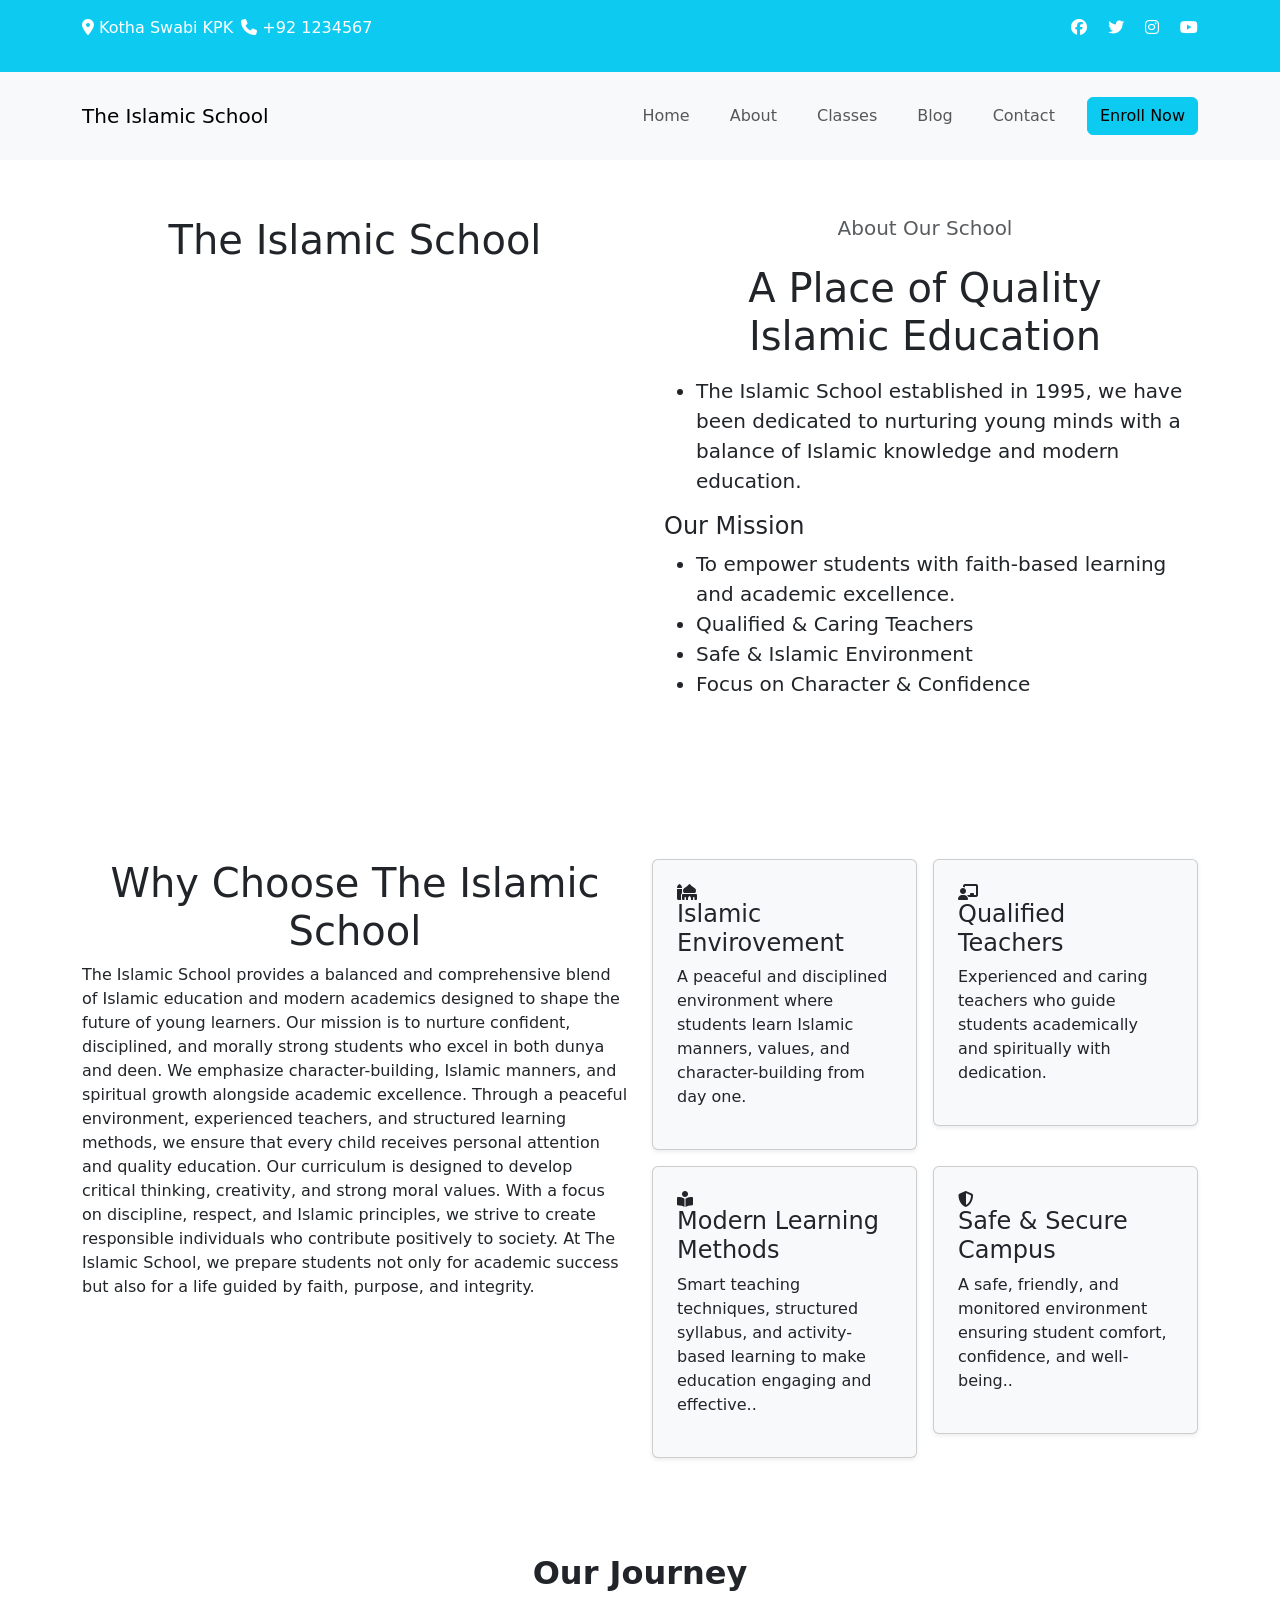
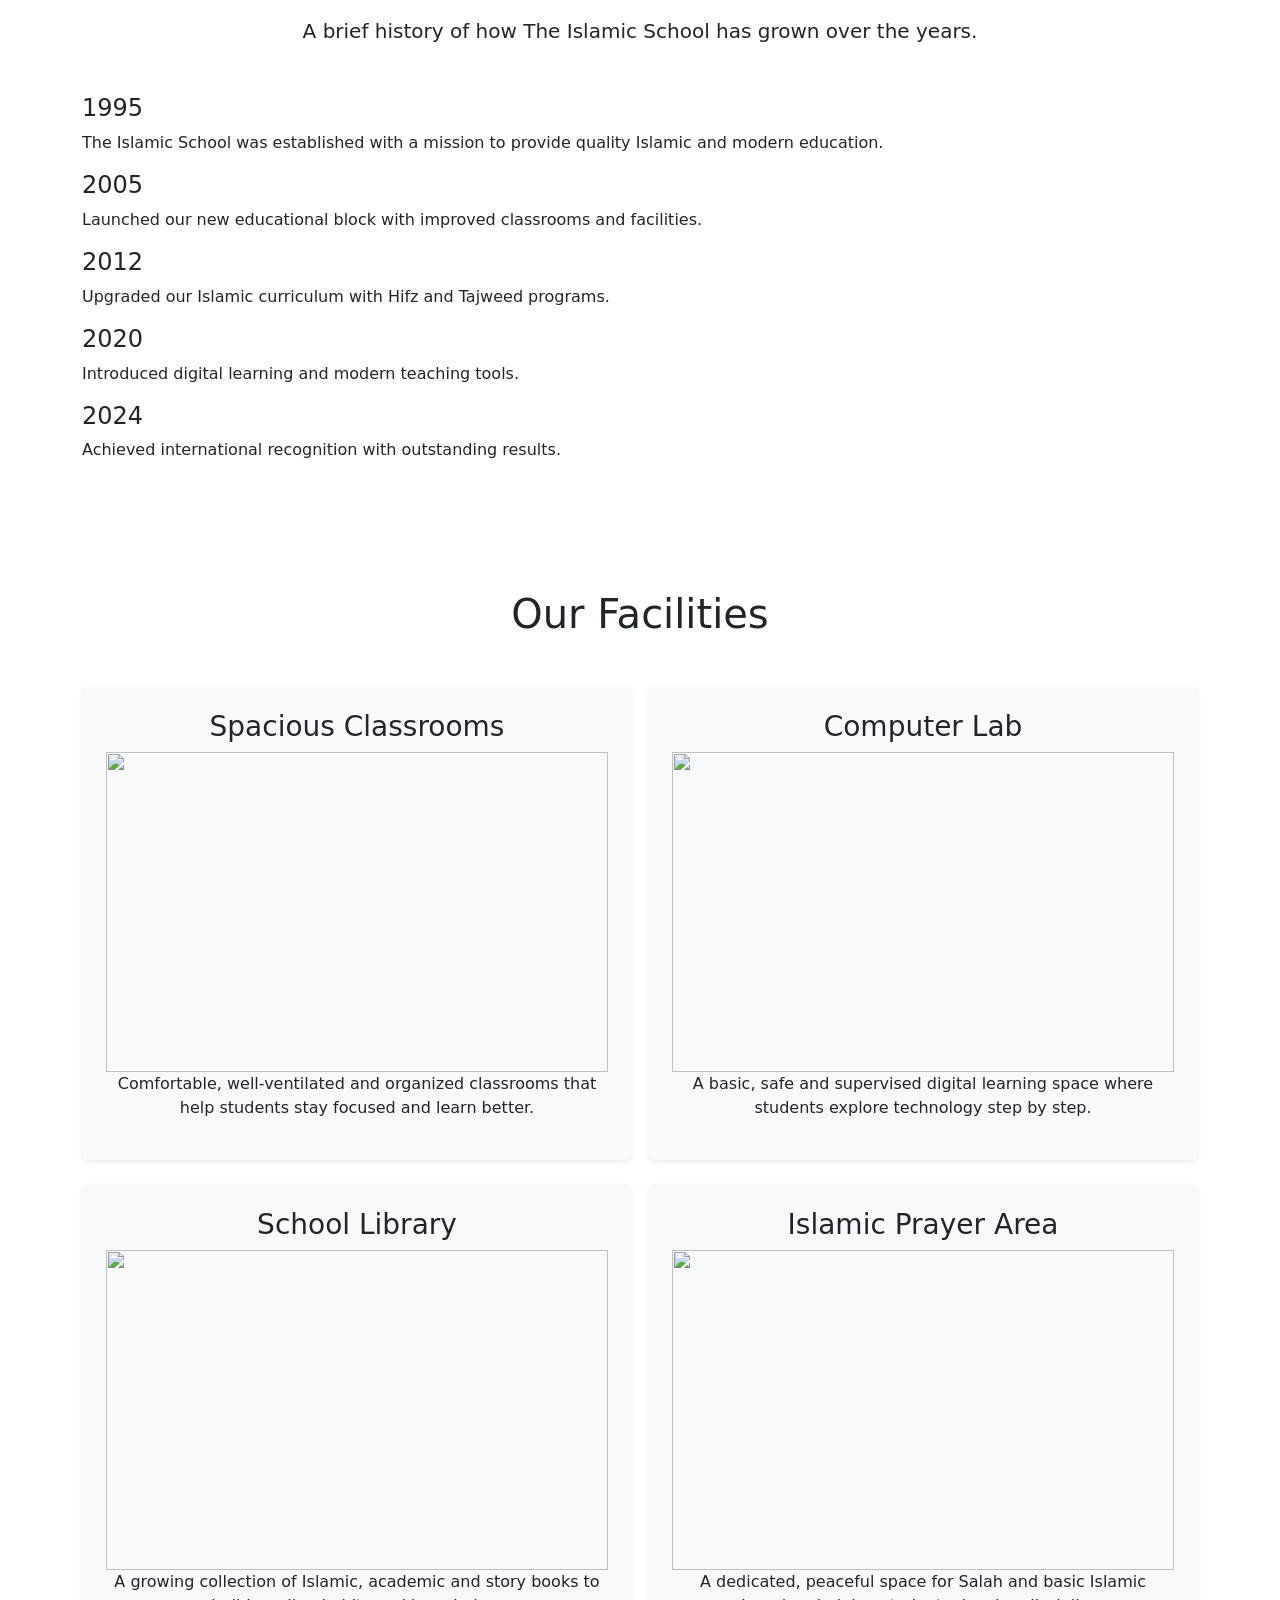
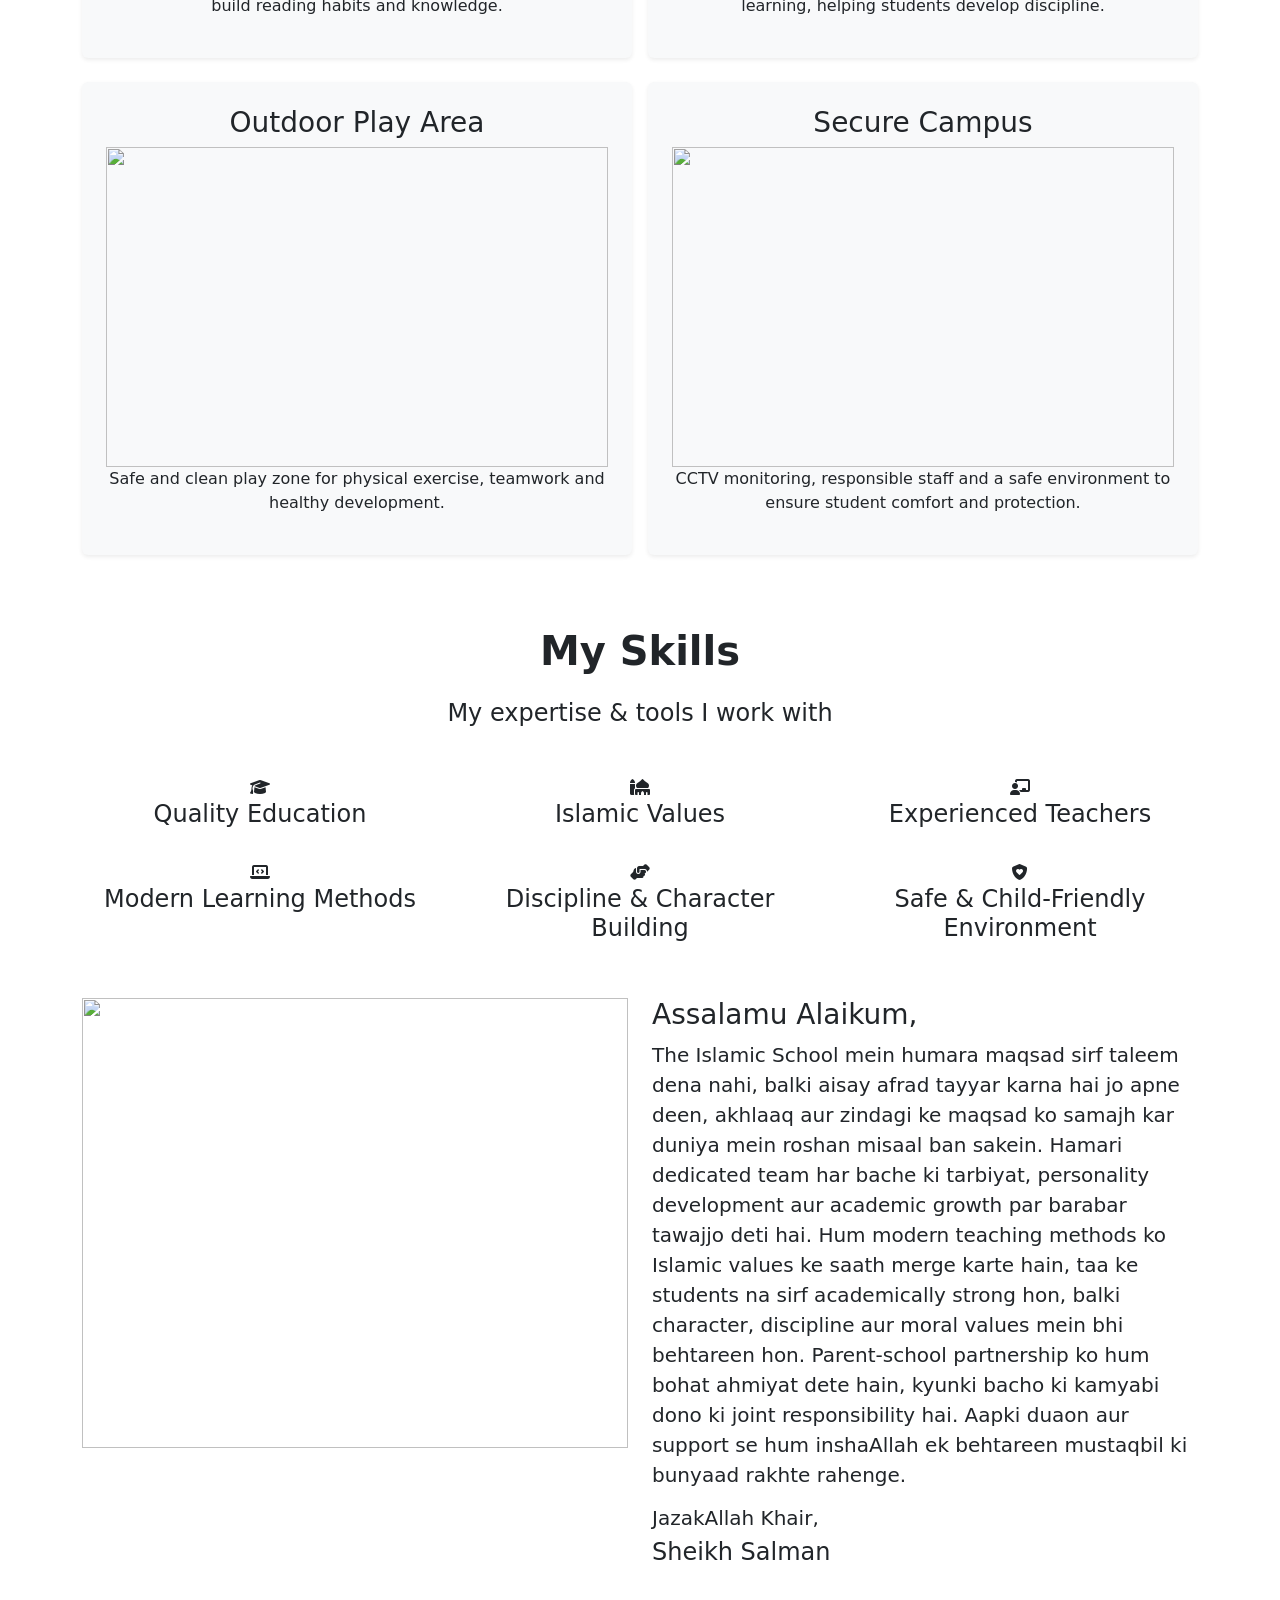
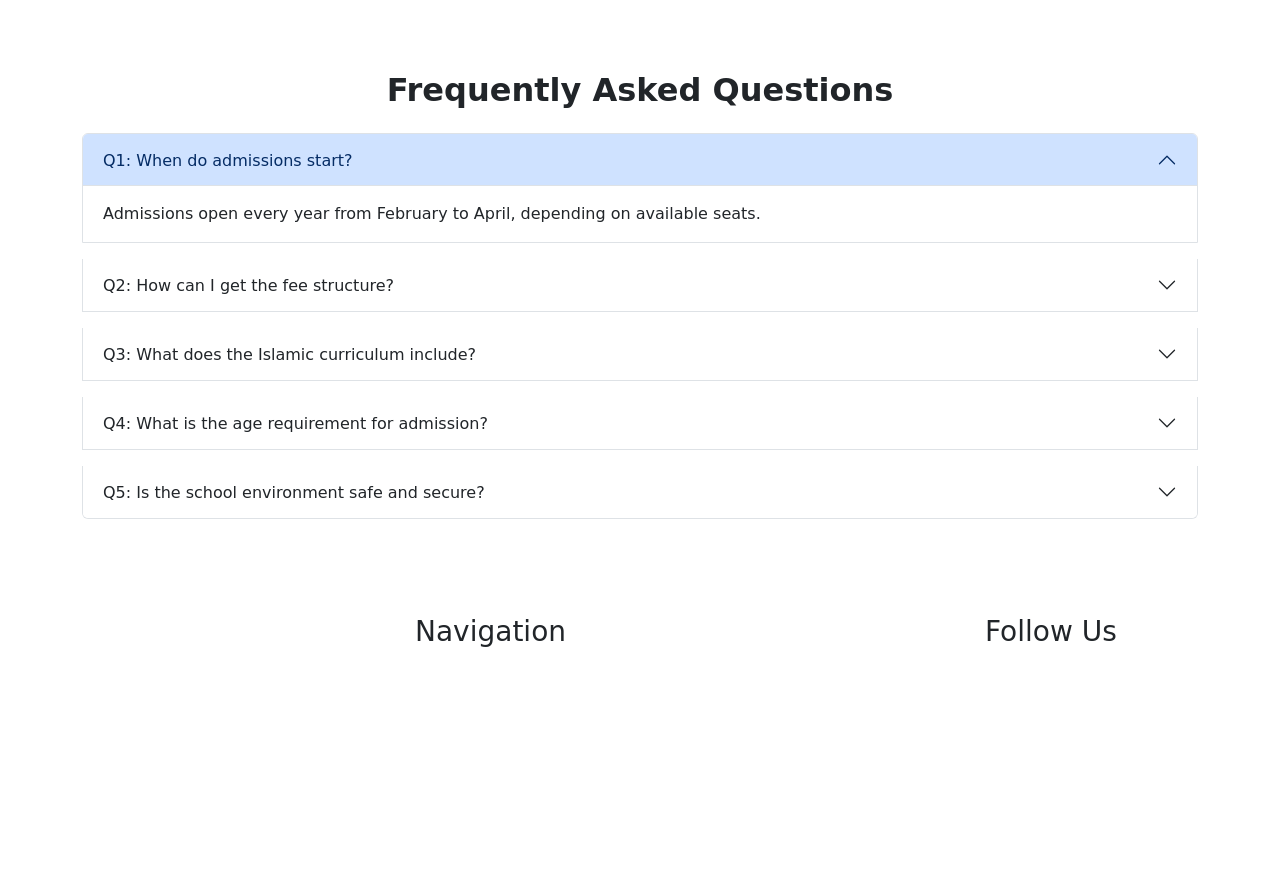
==== about.html @ 8e424a26 "Add files via upload" ====
<!DOCTYPE html>
<html lang="en">
<head>
    <meta charset="UTF-8">
    <meta name="viewport" content="width=device-width, initial-scale=1.0">
    <title>Document</title>
    <link href="https://fonts.googleapis.com/css2?family=Amiri:wght@700&family=Concert+One&display=swap" rel="stylesheet">

     <link rel="stylesheet" href="https://cdnjs.cloudflare.com/ajax/libs/font-awesome/6.5.0/css/all.min.css">

    <link href="https://cdn.jsdelivr.net/npm/bootstrap@5.0.2/dist/css/bootstrap.min.css" rel="stylesheet" integrity="sha384-EVSTQN3/azprG1Anm3QDgpJLIm9Nao0Yz1ztcQTwFspd3yD65VohhpuuCOmLASjC" crossorigin="anonymous">
    <link rel="stylesheet" href="assets/css/style.css">
</head>
<body>
      <!-- Topbar Start -->
    <div class="topbar expand-lg bg-info py-3"> 
        <div class="container d-flex justify-content-between align-items-start text-white ">
         
         <div class="d-flex justify-content-between gap-2 align-items-start">
         
       <p><i class="fa-solid fa-location-dot"></i>
<a 
  class="text-white text-decoration-none" 
  href="https://www.google.com/maps?q=kotha+swabi+kpk+pakistan" 
  target="_blank"
>
  Kotha Swabi KPK
</a>
 </p>
  <p><i class="fa-solid fa-phone "></i>
    <a href="tel:+923001234567" class="text-white text-decoration-none">
      +92 1234567
    </a></p> 
  
        </div>
      
        <div>
        <a class="text-white me-3 " href="#"><i class="fa-brands fa-facebook"></i></a>
        <a class="text-white me-3" href="#"><i class="fa-brands fa-twitter"></i></a>
        <a class="text-white me-3" href="#"><i class="fa-brands fa-instagram"></i></a>
        <a class="text-white " href="#"><i class="fa-brands fa-youtube"></i></a>
      </div>
     </div>
     </div>
   
    <!-- Topbar End -->
    

  <!-- Navbar START -->
    <nav class="navbar navbar-expand-lg navbar-light bg-light py-4">
  <div class="container">
    <a class="navbar-brand text-nowrap" href="#">The Islamic School</a>
    <button class="navbar-toggler navbar-toggler-icon-white"
 type="button" data-bs-toggle="collapse" data-bs-target="#navbarNav" aria-controls="navbarNav" aria-expanded="false" aria-label="Toggle navigation">
      <span class="navbar-toggler-icon"></span>
    </button>
    <div class="collapse navbar-collapse" id="navbarNav">
      <ul class="navbar-nav ms-auto align-items-center gap-lg-4">
        <li class="nav-item">
          <a class="nav-link " aria-current="page" href="index.html">Home</a>
        </li>
        <li class="nav-item">
          <a class="nav-link" href="about.html">About</a>
        </li>
         <li class="nav-item">
          <a class="nav-link" href="classes.html">Classes</a>
        </li>
        <li class="nav-item">
          <a class="nav-link" href="blog.html">Blog</a>
        </li>
        <li class="nav-item">
          <a class="nav-link" href="contact.html">Contact</a>
        <li class="nav-item">
  <button type="button" class="btn btn-info enroll-btn" onclick="window.location.href='admission.html'">
    Enroll Now
  </button>
      </ul>
    </div>
  </div>
</nav>
 <!-- NAv End -->

 <!-- About page Start-->

 <section class="about py-5 expand-lg">
 <div class="container mt-2 mb-5">
    <div class="row">
        <div class=" col-12 col-md-12 col-lg-6 bhai ">
          <div class="text-center mb-5"><h1 class=" title fw-900 fs-1" >The Islamic School</h1></div>
            <img src="assets/images/intro-section/school image.png" alt="" width="100%">

        </div>
      <div class="col-12 col-md-12 col-lg-6 px-4">
       
        <h5 class="text-muted text-center mx-2 khan">About Our School</h5>
        <h1 class=" heading fs-1 text-center mx-2 mb-3 mt-4">A Place of Quality Islamic Education</h1>
         <ul class=" paragraph fs-5">
            <li>The  Islamic School
established in 1995, we have been dedicated to nurturing young minds with a balance of Islamic knowledge and modern education.</li> </ul>
           <h4 class="mission "> Our Mission</h4>
           <ul class="mis fs-5">
            <li>To empower students with faith-based learning and academic excellence.</li>
            <li> Qualified & Caring Teachers</li>

             <li>Safe & Islamic Environment</li>

              <li>Focus on Character & Confidence</li>

</li>
         </ul>
      
</div>
    </div>

 </div>
 </section>

 <section class="choose py-5 ">
  <div class="container">
    <div class="row">
    <div class=" col-12 col-md-12 col-lg-6">
      <h1 class="choose-title  fs-1 fw-900 text-center">Why Choose The Islamic School</h1>
      <p class="choose-desc">The Islamic School provides a balanced and comprehensive blend of Islamic education and modern academics designed to shape the future of young learners. Our mission is to nurture confident, disciplined, and morally strong students who excel in both dunya and deen. We emphasize character-building, Islamic manners, and spiritual growth alongside academic excellence. Through a peaceful environment, experienced teachers, and structured learning methods, we ensure that every child receives personal attention and quality education. Our curriculum is designed to develop critical thinking, creativity, and strong moral values. With a focus on discipline, respect, and Islamic principles, we strive to create responsible individuals who contribute positively to society. At The Islamic School, we prepare students not only for academic success but also for a life guided by faith, purpose, and integrity.</p>


    </div>
    <div class=" col-12 col-md-12 col-lg-6 "> 
       
      <div class="row g-3 lala">
     
      <div class="col-12 col-md-6">
        <div class="card bg-light p-4 rounded shadow-sm">
          <i class="fa-solid fa-mosque"></i>
          <h4>Islamic Envirovement</h4>
          <p>A peaceful and disciplined environment where students learn Islamic manners, values, and character-building from day one.</p>
        </div>
        </div>
        <div class="col-12 col-md-6 gap-3">
            <div class="card bg-light p-4 rounded shadow-sm">
              <i class="fa-solid fa-chalkboard-user"></i>
          <h4>Qualified Teachers</h4>
          <p>Experienced and caring teachers who guide students academically and spiritually with dedication.</p>
        </div>
        </div>
           <div class="col-12 col-md-6">
        <div class="card bg-light p-4 rounded shadow-sm ">
          <i class="fa-solid fa-book-open-reader"></i>
          <h4>Modern Learning Methods</h4>
          <p>Smart teaching techniques, structured syllabus, and activity-based learning to make education engaging and effective..</p>
        </div>
        </div>
           <div class="col-12 col-md-6">
         <div class="card bg-light p-4 rounded shadow-sm">
          <i class="fa-solid fa-shield-halved"></i>
          <h4>Safe & Secure Campus</h4>
          <p>A safe, friendly, and monitored environment ensuring student comfort, confidence, and well-being..</p>
        </div>
        </div>
        </div>
        </div>
      </div>
    </div>
 

 </section>


<section class="school-history py-5">
  <div class="container">
    <h2 class="text-center mb-4 fw-bold lll">Our Journey</h2>
    <p class="text-center mb-5 text-dark fs-5">
      A brief history of how The Islamic School has grown over the years.
    </p>

    <div class="timeline ">

      
      <div class="timeline-item">
        <div class="timeline-dot"></div>
        <h4 class="year">1995</h4>
        <p class="desc text-dark">The Islamic School was established with a mission to provide quality Islamic and modern education.</p>
      </div>

     
      <div class="timeline-item">
        <div class="timeline-dot"></div>
        <h4 class="year">2005</h4>
        <p class="desc">Launched our new educational block with improved classrooms and facilities.</p>
      </div>

      <div class="timeline-item">
        <div class="timeline-dot"></div>
        <h4 class="year">2012</h4>
        <p class="desc">Upgraded our Islamic curriculum with Hifz and Tajweed programs.</p>
      </div>

     
      <div class="timeline-item">
        <div class="timeline-dot"></div>
        <h4 class="year">2020</h4>
        <p class="desc">Introduced digital learning and modern teaching tools.</p>
      </div>

      
      <div class="timeline-item">
        <div class="timeline-dot"></div>
        <h4 class="year">2024</h4>
        <p class="desc">Achieved international recognition with outstanding results.</p>
      </div>

    </div>
  </div>
</section>


<section class="facilities-section py-5">
  <div class="container mt-3 mb-4">
  <div class="mb-5 text-center "><h1 class="title ">Our Facilities</h1>
  </div>
    <div class="row g-3 mb-4 text-center">
      <div class="col-12 col-md-6 col-lg-6">
      <div class="card-1 bg-light p-4 rounded shadow-sm ">
        <h3>Spacious Classrooms</h3>
         <img src="assets/images/intro-section/classes.png" alt="" height="320px" width="100%" >
        <p>Comfortable, well-ventilated and organized classrooms that help students stay focused and learn better.</p>
      </div>
      </div>
    

    <div class="col-12 col-md-6 col-lg-6">
      <div class="card-1 bg-light p-4 rounded shadow-sm ">
        <h3>Computer Lab</h3>
         <img src="assets/images/intro-section/computer.jpg" alt="" height="320px" width="100%" >
        <p>A basic, safe and supervised digital learning space where students explore technology step by step.</p>
      </div>

    </div>
    </div>
    
     <div class="row g-3  mb-4 text-center">
    <div class="col-12 col-md-6 col-lg-6">
    <div class="card-1 bg-light p-4 rounded shadow-sm ">
      <h3>School Library</h3>
       <img src="assets/images/intro-section/library.jpg" alt="" height="320px" width="100%" >
      <p>A growing collection of Islamic, academic and story books to build reading habits and knowledge.</p>
    </div>
    </div>

   

     
      <div class="col-12 col-md-6 col-lg-6">
      <div class="card-1 bg-light p-4 rounded shadow-sm ">
        <h3>Islamic Prayer Area</h3>
        <img src="assets/images/intro-section/islamic.png" alt="" height="320px" width="100%" >
        <p>A dedicated, peaceful space for Salah and basic Islamic learning, helping students develop discipline.</p>
      </div>
      </div>
      </div>
    
     <div class="row g-3  mb-4 text-center">

    <div class="col-12 col-md-6 col-lg-6">
    <div class="card-1 bg-light p-4 rounded shadow-sm  ">
      <h3>Outdoor Play Area</h3>
       <img src="assets/images/intro-section/park.jpg" alt="" height="320px" width="100%" >
      <p>Safe and clean play zone for physical exercise, teamwork and healthy development.</p>
    </div>
    </div>
    

    <div class="col-12 col-md-6 col-lg-6">
    <div class="card-1 bg-light p-4 rounded shadow-sm ">
      <h3>Secure Campus</h3>

      <img src="assets/images/intro-section/security.png" alt="" height="320px" width="100%">
      <p>CCTV monitoring, responsible staff and a safe environment to ensure student comfort and protection.</p>
    </div>
    </div>
    
    </div>
  </div>
</section>


<section class="skills">
  <div class="container text-center m-auto">
    <h1 class="head1 mb-4 fw-bold">My Skills</h1>
    <h5 class="desc1 fs-4">My expertise & tools I work with</h5>
    <div class="row mt-5">
      <div class="col-12 col-md-8 col-lg-4">
        <div class="skill-card ">
          <div class="skill-item">
 <i class="fa-solid fa-graduation-cap"></i>

  <div class="skill-info">
    <h4 class="skill-title">Quality Education</h4>

    <div class="skill-bar">
      <div class="skill-level" style="width: 90%;"></div>
    </div>
  </div>
</div>

        </div>

      </div>
      <div class="col-12 col-md-8 col-lg-4">
        <div class="skill-card">
          <div class="skill-item">
            <i class="fa-solid fa-mosque"></i>


  <div class="skill-info">
    <h4 class="skill-title">Islamic Values</h4>

    <div class="skill-bar">
      <div class="skill-level" style="width: 90%;"></div>
    </div>
  </div>
</div>

        </div>
      </div>
       <div class="col-12 col-md-8 col-lg-4">
        <div class="skill-card">

          <div class="skill-item">
  <i class="fa-solid fa-chalkboard-user"></i>

  <div class="skill-info">
    <h4 class="skill-title">Experienced Teachers</h4>

    <div class="skill-bar">
      <div class="skill-level" style="width: 90%;"></div>
    </div>
  </div>
</div>

        </div>
       </div>
    </div>

    <div class="row mt-4 mb-5">
      <div class="col-12 col-md-8 col-lg-4">
        <div class="skill-card">
          <div class="skill-item">
<i class="fa-solid fa-laptop-code"></i>

  <div class="skill-info">
    <h4 class="skill-title">Modern Learning Methods</h4>

    <div class="skill-bar">
      <div class="skill-level" style="width: 90%;"></div>
    </div>
  </div>
</div>

        </div>

      </div>
      <div class="col-12 col-md-8 col-lg-4">
        <div class="skill-card">
          <div class="skill-item">
            <i class="fa-solid fa-handshake-angle"></i>


  <div class="skill-info">
    <h4 class="skill-title">Discipline & Character Building</h4>

    <div class="skill-bar">
      <div class="skill-level" style="width: 90%;"></div>
    </div>
  </div>
</div>

        </div>
      </div>
       <div class="col-12 col-md-8 col-lg-4">
        <div class="skill-card">

          <div class="skill-item">
  <i class="fa-solid fa-shield-heart"></i>

  <div class="skill-info">
    <h4 class="skill-title">Safe & Child-Friendly Environment</h4>

    <div class="skill-bar">
      <div class="skill-level" style="width: 90%;"></div>
    </div>
  </div>
</div>

        </div>
       </div>
    </div>
  </div>
</section>

<section class="principal">
  <div class="container mt-4 mb-5">
     <div class="row">
        <div class=" col-12 col-md-12 col-lg-6 ">
          <div class="image-pri ">
            <img src="assets/images/intro-section/principal-1.jpg" alt="" width="100%" height="450px">
          </div>
        </div>
   <div class=" col-12 col-md-12 col-lg-6 ">
    <div class="message">
      <h3 class=" mes-title  ">Assalamu Alaikum,</h3>
      <p class="msg fs-5 ">The Islamic School mein humara maqsad sirf taleem dena nahi, balki aisay afrad tayyar karna hai jo apne deen, akhlaaq aur zindagi ke maqsad ko samajh kar duniya mein roshan misaal ban sakein.
Hamari dedicated team har bache ki tarbiyat, personality development aur academic growth par barabar tawajjo deti hai.

Hum modern teaching methods ko Islamic values ke saath merge karte hain, taa ke students na sirf academically strong hon, balki character, discipline aur moral values mein bhi behtareen hon.

Parent-school partnership ko hum bohat ahmiyat dete hain, kyunki bacho ki kamyabi dono ki joint responsibility hai.
Aapki duaon aur support se hum inshaAllah ek behtareen mustaqbil ki bunyaad rakhte rahenge.</p>

<h5 class=""> JazakAllah Khair,</h5>
<h4 class="">Sheikh Salman</h4>
    </div>

  </div>

  
  </div>
</section>


<section class="faq-section py-5">
  <div class="container">
    <h2 class="faq-title text-center mb-4 fw-bold">Frequently Asked Questions</h2>

    <div class="accordion" id="faqExample">

   
      <div class="accordion-item mb-3">
        <h2 class="accordion-header">
          <button class="accordion-button" type="button" data-bs-toggle="collapse" data-bs-target="#q1">
           Q1: When do admissions start?
          </button>
        </h2>
        <div id="q1" class="accordion-collapse collapse show" data-bs-parent="#faqExample">
          <div class="accordion-body">
            Admissions open every year from February to April, depending on available seats.
          </div>
        </div>
      </div>

    
      <div class="accordion-item mb-3">
        <h2 class="accordion-header">
          <button class="accordion-button collapsed" type="button" data-bs-toggle="collapse" data-bs-target="#q2">
           Q2: How can I get the fee structure?
          </button>
        </h2>
        <div id="q2" class="accordion-collapse collapse" data-bs-parent="#faqExample">
          <div class="accordion-body">
           You can get the complete fee structure by visiting the school office or contacting us through WhatsApp.
          </div>
        </div>
      </div>

   
      <div class="accordion-item mb-3">
        <h2 class="accordion-header">
          <button class="accordion-button collapsed" type="button" data-bs-toggle="collapse" data-bs-target="#q3">
           Q3: What does the Islamic curriculum include?
          </button>
        </h2>
        <div id="q3" class="accordion-collapse collapse" data-bs-parent="#faqExample">
          <div class="accordion-body">
           Our Islamic curriculum includes Islamic Studies, Nazra, Tajweed, Daily Duas, Seerah, and character development.
For senior classes, we also offer a Hifz Program.
          </div>
        </div>
      </div>

    
      <div class="accordion-item mb-3">
        <h2 class="accordion-header">
          <button class="accordion-button collapsed" type="button" data-bs-toggle="collapse" data-bs-target="#q4">
          Q4: What is the age requirement for admission?
          </button>
        </h2>
        <div id="q4" class="accordion-collapse collapse" data-bs-parent="#faqExample">
          <div class="accordion-body">
            Playgroup: 3-4 yrs, Nursery: 4-5 yrs, KG: 5-6 yrs. For Class 1 and above, previous school records are required.
          </div>
        </div>
      </div>

   
      <div class="accordion-item">
        <h2 class="accordion-header">
          <button class="accordion-button collapsed" type="button" data-bs-toggle="collapse" data-bs-target="#q5">
           Q5: Is the school environment safe and secure?
          </button>
        </h2>
        <div id="q5" class="accordion-collapse collapse" data-bs-parent="#faqExample">
          <div class="accordion-body">
           Yes, the school has CCTV surveillance, trained staff, a secure entry system, and a child-friendly environment to ensure complete safety.
          </div>
        </div>
      </div>

    </div>
  </div>
</section>


 <!-- About Page End -->





 <!-- footer  Start -->

 <section class="footer py-5">
  <div class="container">

    <div class="row">
      <div class="col-12 col-sm-6 col-md-6 col-lg-3">
        <div class="1st text-white">
        <div class="logo"><h3>The Islamic School</h3></div>
        <div class="tagline"><p>Blending Islamic Values with Modern Education</p></div>
        </div>
      </div>

       <div class="col-12 col-sm-6 col-md-6 col-lg-3">
        <div class="2nd">
          <div class="Quick-links px-5">
            <h3>Navigation</h3>
            <ul class="list-unstyled">
              <li ><a class="text-decoration-none text-white" href="#">Home</a></li>
              <li ><a class="text-decoration-none text-white" href="#">About Us</a></li>
              <li ><a class="text-decoration-none text-white" href="#">our Classes</a></li>
              <li ><a class="text-decoration-none text-white" href="#">Gallery</a></li>
              <li ><a class="text-decoration-none text-white" href="#">Contact</a></li>
            </ul>

          </div>
        </div>
       </div>

       <div class="col-12 col-sm-6 col-md-6 col-lg-3">
        <div class="2nd">
        <div class="contact text-white">
  <h3>Contact Us</h3>

  <p class="me-3">
    
    <i class="fa-solid fa-location-dot"></i>
          <a 
  class="text-white text-decoration-none" 
  href="https://www.google.com/maps?q=kotha+swabi+kpk+pakistan" 
  target="_blank">Kotha Swabi Kpk
</a>
  </p>

  <p class="me-3">
    <i class="fa-solid fa-phone"></i>
    <a href="tel:+923001234567" class="text-white text-decoration-none">
      +92 1234567
    </a>
  </p>

  <p class="me-3">
    <i class="fa-regular fa-envelope"></i>
    <a href="mailto:info@theislamicschool.com" class="text-white text-decoration-none">
      info@theislamicschool.com
    </a>
  </p>
</div>

      </div>
      </div>
       <div class="col-12 col-sm-6 col-md-6 col-lg-3">
        <div class="4th">
          <div class="social-madia-links px-5">
            <h3>Follow Us</h3>
            <ul class="list-unstyled ">
              <li><a class="text-white me-3 text-decoration-none  " href="#"><i class="fa-brands fa-facebook"></i>Facebook</a></li>
              <li><a class="text-white me-3  text-decoration-none " href=""><i class="fa-brands fa-instagram"></i>Instagram</a></li>
              <li><a class="text-white me-3 text-decoration-none " href=""><i class="fa-brands fa-youtube"></i>YouTube</a></li>
              <li><a class="text-white me-3 text-decoration-none " href=""><i class="fa-brands fa-whatsapp"></i>WhatsApp</a></li>
              <li><a class="text-white text-decoration-none  " href="#"><i class="fa-brands fa-twitter"></i>Twitter</a></li>
            </ul>
            
          </div>
        </div>
       </div>
    </div>

    <div class="row">
      <div class="col-12 ">
        <div class="copy-right text-center text-white ">
          <h6>© 2025 The Islamic School — All Rights Reserved</h6>
          <h6> <i>Made with by "Muhammad Ahsan Bashir”</i></h6>
        </div>
      </div>
    </div>

  </div>

  <button id="scrollTopBtn"><i class="fa-solid fa-arrow-up"></i></button>

 </section>
  
 
 <script src="https://cdn.jsdelivr.net/npm/bootstrap@5.0.2/dist/js/bootstrap.bundle.min.js" integrity="sha384-MrcW6ZMFYlzcLA8Nl+NtUVF0sA7MsXsP1UyJoMp4YLEuNSfAP+JcXn/tWtIaxVXM" crossorigin="anonymous"></script>  


 
<script>
  const scrollBtn = document.getElementById("scrollTopBtn");

  window.addEventListener("scroll", () => {
    if (window.scrollY > 300) {
      scrollBtn.style.display = "block";
    } else {
      scrollBtn.style.display = "none";
    }
  });

  scrollBtn.addEventListener("click", () => {
    window.scrollTo({
      top: 0,
      behavior: "smooth"
    });
  });



</script>


</body>
</html>
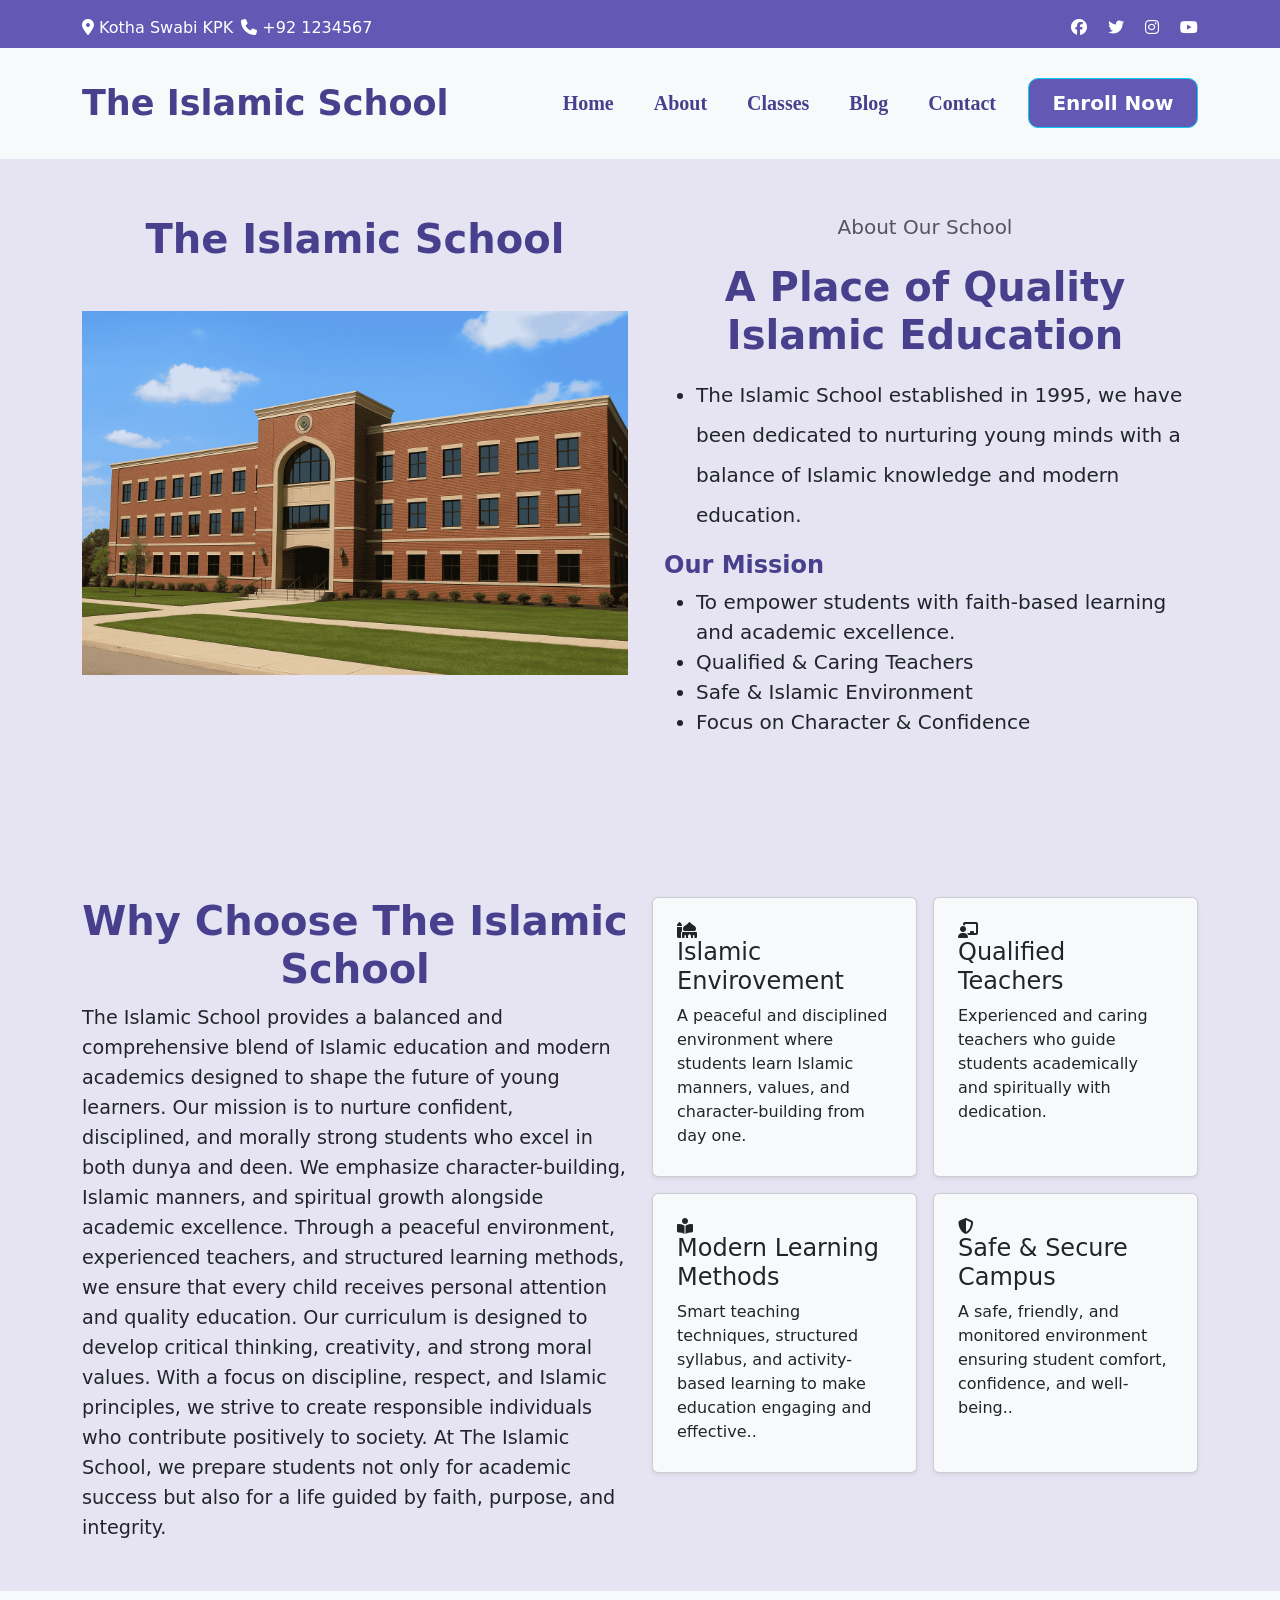
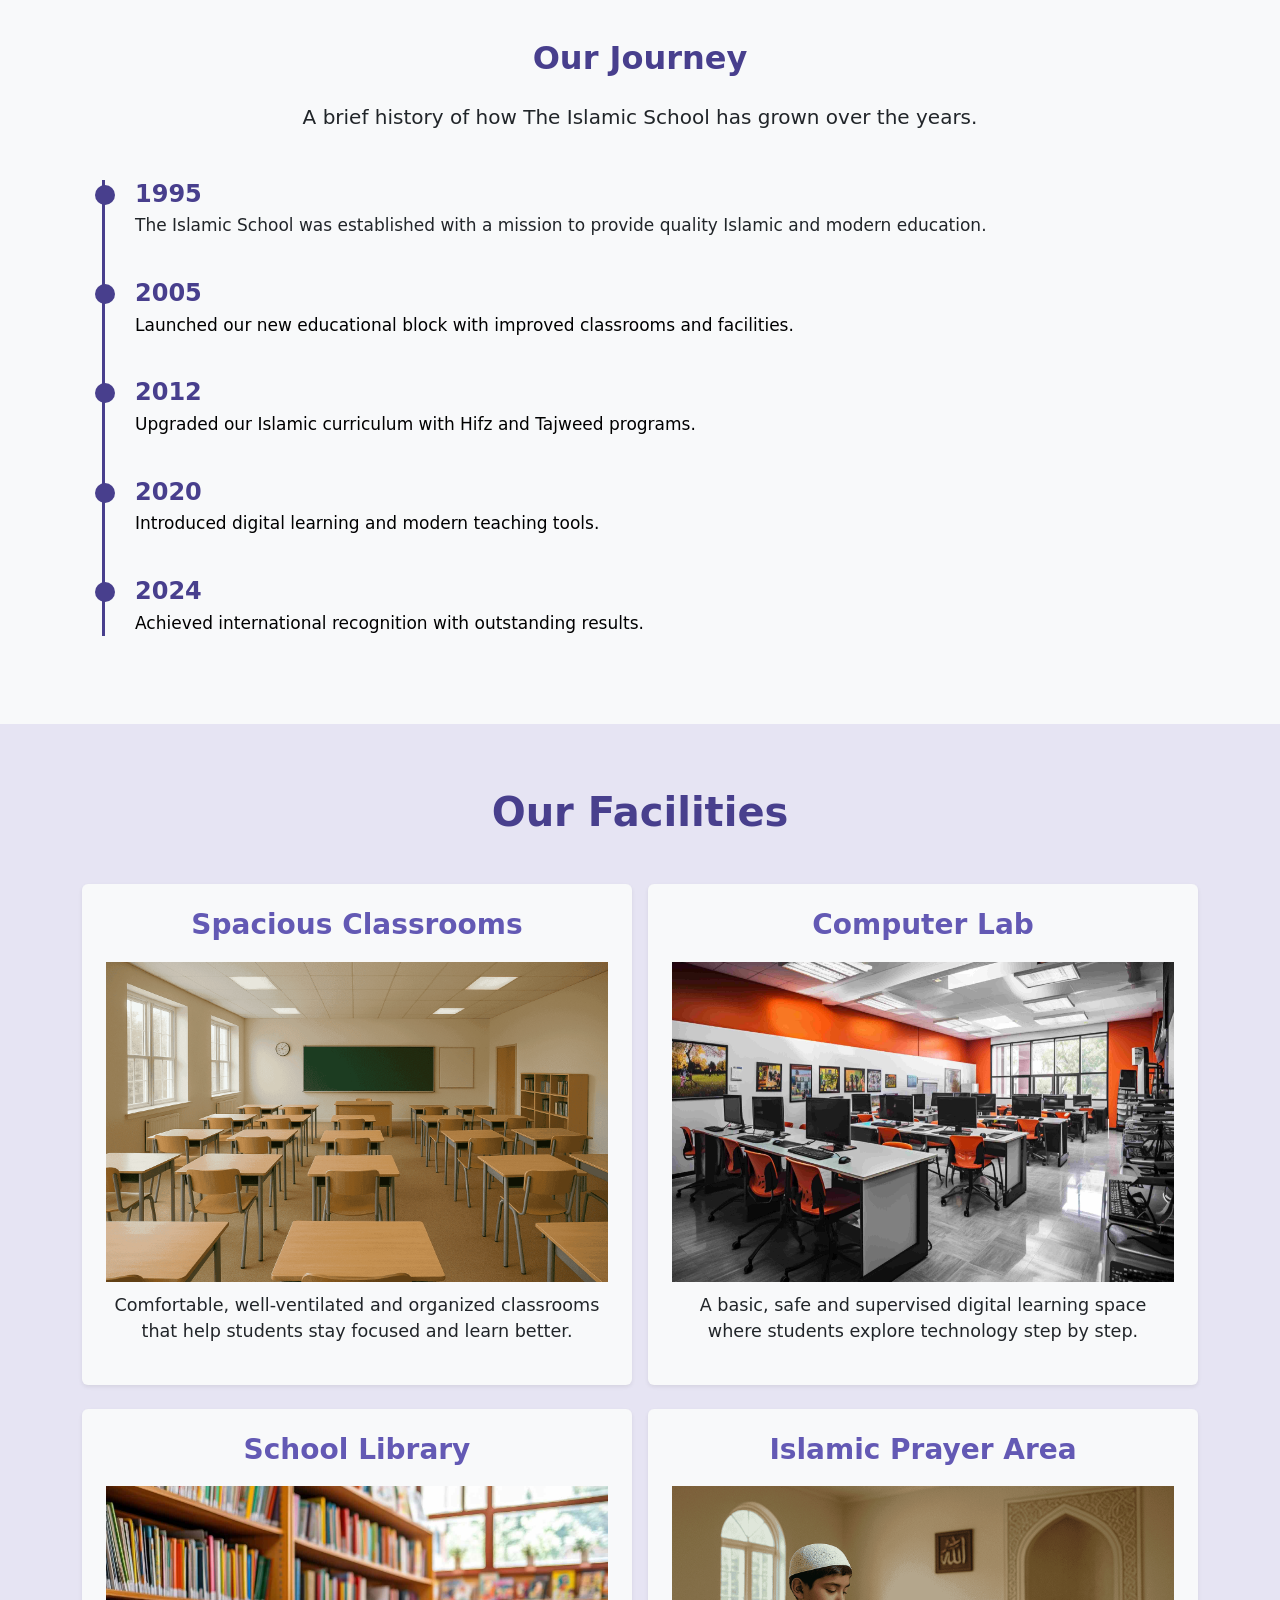
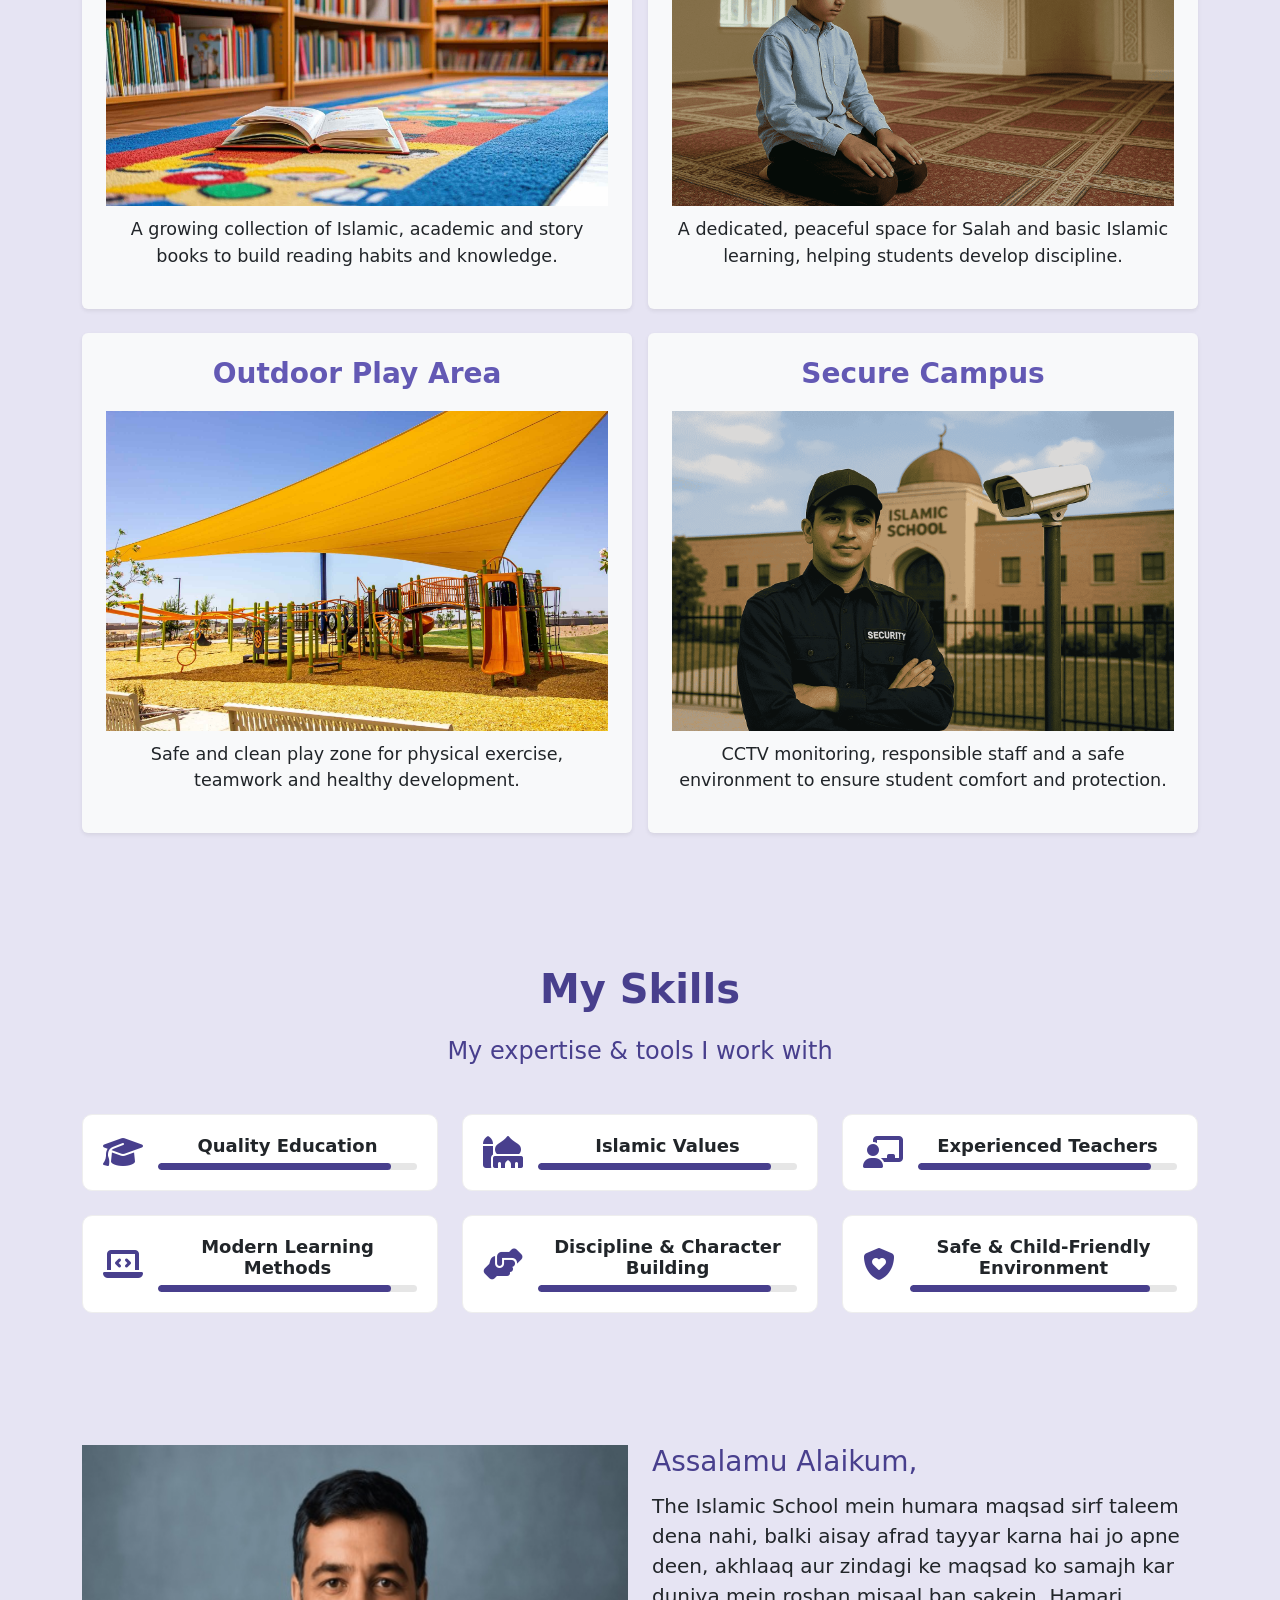
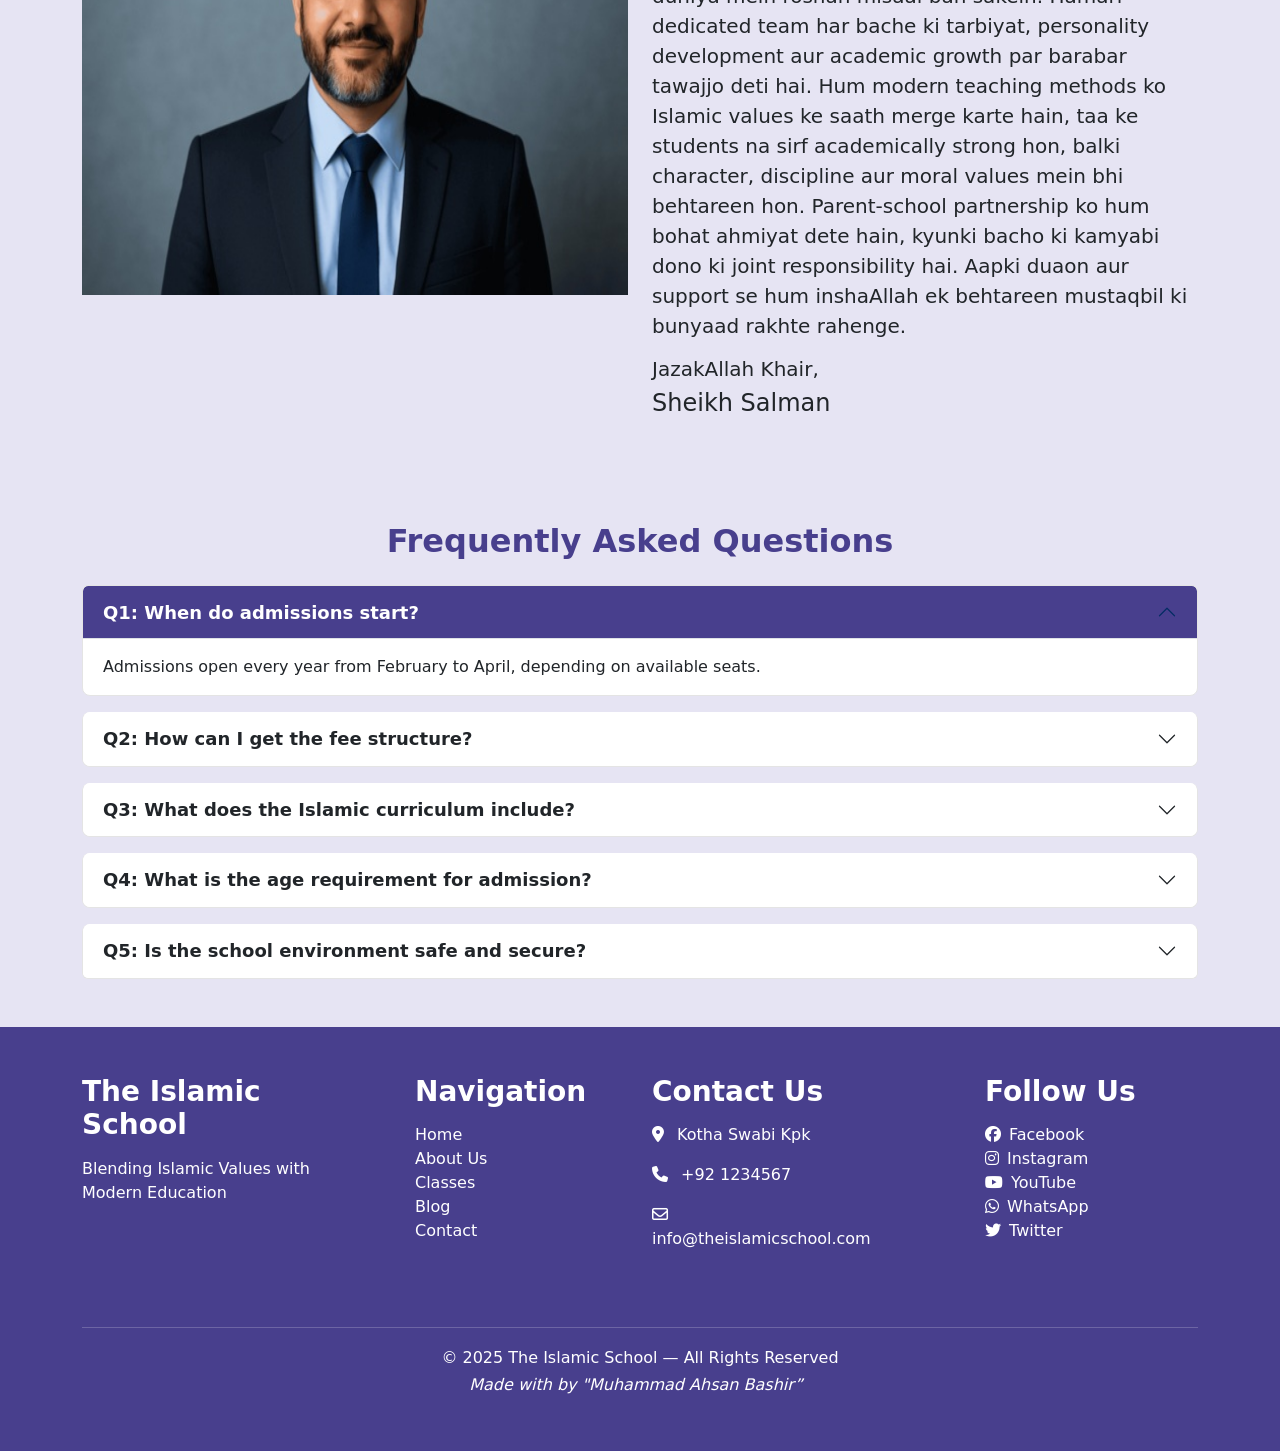
==== commit 2ff6a10c: "Add files via upload" ====
--- a/about.html
+++ b/about.html
@@ -533,17 +533,17 @@
           <div class="Quick-links px-5">
             <h3>Navigation</h3>
             <ul class="list-unstyled">
-              <li ><a class="text-decoration-none text-white" href="#">Home</a></li>
-              <li ><a class="text-decoration-none text-white" href="#">About Us</a></li>
-              <li ><a class="text-decoration-none text-white" href="#">our Classes</a></li>
-              <li ><a class="text-decoration-none text-white" href="#">Gallery</a></li>
-              <li ><a class="text-decoration-none text-white" href="#">Contact</a></li>
+              <li ><a class="text-decoration-none text-white" href="index.html">Home</a></li>
+              <li ><a class="text-decoration-none text-white" href="about.html">About Us</a></li>
+              <li ><a class="text-decoration-none text-white" href="classes.html">Classes</a></li>
+              <li ><a class="text-decoration-none text-white" href="blog.html">Blog</a></li>
+              <li ><a class="text-decoration-none text-white" href="contact.html">Contact</a></li>
             </ul>
 
           </div>
         </div>
        </div>
-
+       
        <div class="col-12 col-sm-6 col-md-6 col-lg-3">
         <div class="2nd">
         <div class="contact text-white">
--- a/assets/css/style.css
+++ b/assets/css/style.css
@@ -0,0 +1,1504 @@
+
+body{
+  background-color: #F8F9FA;
+}
+.abc a{
+    padding-right: 10px;
+}
+
+.topbar{
+  height:3rem;
+     flex-wrap: wrap;
+      background-color:#6359b4 !important;
+}
+
+.topbar .container {
+  flex-wrap: wrap;
+  gap: 10px;
+}
+.topbar a {
+  text-decoration: none;
+}
+
+.topbar a:hover {
+  color: #ffda79 !important;  /* soft golden shade */
+  text-decoration: underline !important;
+}
+.topbar i:hover {
+  transform: scale(1.2);
+  transition: transform 0.3s ease;
+  color: #ffda79;
+}
+
+@media (max-width: 414px) {
+  .topbar .container {
+    font-size: 13px;
+  }
+}
+
+
+.navbar-brand{
+ 
+ font-family:"Ameri" serif;
+font-size: 35px;
+font-weight: 700;
+color: #483F8D !important; 
+} 
+
+.navbar {
+  position: sticky;
+  top: 0;
+  z-index: 999;
+}
+
+.navbar-nav {
+    height: auto;
+}
+ .nav-link{
+      font-size: 20px;
+      font-weight: 900;
+      font-family: "Concert One", cursive;
+      text-decoration: none;
+      color: #483F8D !important;
+    
+     
+}
+.navbar-nav .nav-link{
+    display: block;
+}
+
+.navbar-nav .nav-link  {
+    position: relative;
+    transition: color 0.3s ease;
+}
+
+.navbar-nav .nav-link::after{
+    content: '';
+    position: absolute;
+    left: 0;
+    bottom: -10px;
+    width: 0;
+    height: 2px;
+    background-color: #483F8D !important;
+    transition: width 0.3s ease;
+}
+@media (max-width:600px){
+  .navbar-nav .nav-link::after{
+    content: '';
+    position: absolute;
+    left: 0;
+    bottom: 2px !important;
+    width: 0;
+    height: 2px;
+    background-color: #483F8D !important;
+    transition: width 0.3s ease;
+
+}
+}
+
+.navbar-nav .nav-link:hover::after,
+.navbar-nav .nav-link.active::after{
+     background-color: #483F8D !important;
+    width: 100%;
+}
+
+.navbar-nav .nav-link::after {
+  transition: width 0.3s ease, background-color 0.3s ease;
+}
+
+
+
+.navbar-nav .nav-link:hover{
+    color: rgb(5, 29, 58) !important;
+    
+    transform: scale(1.05);
+   
+}
+.navbar-toggler{
+    color:  #483F8D !important;
+}
+.enroll-btn{
+     width: 170px;
+     height: 50px;
+       background-color: #6359b4 !important;
+     border-radius: 10px ;
+     font-size: 20px;
+     font-weight: 700;
+     color:#fff;
+     transition: 0.3s ease;
+
+}
+
+.enroll-btn:hover{
+     background-color: #6359b4 ;
+    color: white;
+     transform: scale(1.05);
+     box-shadow: 0px 2px 5px   #827da7 ;
+   
+
+}
+
+section{
+  margin-top: 0;
+ 
+}
+.carousel{
+  position: relative;
+}
+.carousel-caption {
+  background: rgba(0, 0, 0, 0.5);
+  border-radius: 10px;
+  padding: 15px;
+  
+}
+ 
+.carousel-caption h5, 
+.carousel-caption p {
+  color: #ffffff;
+}
+.hero {
+    margin-top: 0 !important;
+    padding-top: 0 !important;
+}
+
+.carousel {
+    margin-top: 0 !important;
+}
+
+.button{
+    background-color: rgba(0, 0, 0, 0.5); 
+     border-radius: 10px;
+     padding: 5px;
+
+}
+.carousel-item img{
+  height: 550px;
+  object-fit: cover;
+
+}
+
+.carousel-item img {
+  height: 550px;
+  object-fit: cover;
+  filter: brightness(90%); /* Optional - darken bg for better text visibility */
+}
+
+@media (max-width: 768px) {
+  carousel-item img{
+     height: 300px;
+     object-fit: cover;
+
+  }
+ 
+}
+
+.navbar-toggler {
+  border-color: #483F8D !important;
+}
+.navbar-toggler {
+  margin-left: auto;
+}
+@media (max-width: 400px) {
+  .navbar-brand {
+    font-size: 32px;
+  }
+}
+
+
+.navbar-toggler-icon {
+  background-image: url("data:image/svg+xml,%3csvg viewBox='0 0 30 30' xmlns='http://www.w3.org/2000/svg'%3e%3cpath stroke='rgba(72,63,141,1)' stroke-width='4' stroke-linecap='round' d='M4 7h22M4 15h22M4 23h22'/%3e%3c/svg%3e");
+}
+
+.text{
+  width: 40%;
+  min-width: 260px;
+  padding: 25px;
+  background-color:#6359b4;
+  border-radius: 30px;
+  color: #fff;
+  font-weight: 900;
+  position: absolute;
+  
+  top: 240px; 
+  left: 5%;
+
+  z-index: 10;
+}
+
+.text h5{
+  font-size: 18px;
+}
+
+.text h1{
+  font-size: 32px;
+  line-height: 1.3;
+}
+
+
+.text h5{
+  font-size: 20px !important;
+}
+.text h1{
+font-size: 40px !important;
+}  
+
+@media (max-width: 768px){
+  .text{
+    width: 80%;
+    left: 50%;
+    transform: translateX(-50%);
+    top: 190px;  
+    text-align: center;
+  }
+
+  .text h1{
+    font-size: 24px;
+  }
+}
+
+
+ .news-ticker{
+  width: 100%;
+  background: #6b5bcc; 
+  color: #fff;
+  overflow: hidden;
+  white-space: nowrap;
+  padding: 10px 0;
+  font-size: 18px;
+  display: flex;
+  align-items: center; 
+}
+
+  
+
+.ticker-content span{
+  padding-right: 100px;
+}
+
+.ticker-content {
+  display: inline-block;
+  padding-left: 100%;
+  animation: scrollText 15s linear infinite;
+ 
+}
+
+@keyframes scrollText {
+  0% { transform: translateX(0); }
+  100% { transform: translateX(-100%); }
+} 
+
+ .introsection .container{
+
+    width:90% ;
+    display: flex;
+    justify-content: center;
+    align-items: center;
+    gap:20px;
+  }
+
+
+.picture{
+  width: 50%;
+  height: 600px;
+  background-color: #6359b4;
+  background-image: url("../images/intro-section/width_800.png");
+  background-size:100% 600px;
+  background-position:center;
+}
+
+.our-mission{
+  width: 50%;
+  height: 600px;
+  /* background-color: #6359b4; */
+ 
+}
+
+.our-mission h2{
+  font-family:"ameri" serif;
+  font-size: 45px;
+  color: #483F8D;
+  
+}
+
+.our-mission h6{
+     font-family: serif;
+     font-size: 25px;
+     color: #483F8D;
+     padding-left: 30px;
+     line-height: 35px;
+}
+
+.our-mission-btn{
+     width: 220px;
+     height: 50px;
+     background-color: #6359b4 !important;
+     border-radius: 10px ;
+     font-size: 20px;
+     font-weight: 700;
+     color:#fff;
+     transition: 0.3s ease;
+  
+    
+
+}
+
+.our-mission-btn:hover{
+     background-color: #6359b4 ;
+     color: white;
+     transform: scale(1.05);
+     box-shadow: 0px 2px 5px   #827da7 ;
+  
+}
+
+@media (max-width:992px){
+  .introsection .container{
+    flex-direction: column;
+    align-items: center;
+    gap:40px;
+    margin-top: 20px;
+  }
+
+  .container .picture{
+     width: 100%;
+     height: 600px;
+  }
+  .container .our-mission{
+     width: 100%;
+     height: auto;
+  }
+   .our-mission h2{
+    font-size: 32px;
+    font-weight: 700;
+  } 
+  .our-mission h6{
+    font-size: 18px;
+    line-height: 25px;
+    padding: 10px ;
+      font-weight: 500;
+  }
+
+  .our-mission-btn {
+    margin: 20px auto;
+  }
+}
+
+
+
+ 
+
+
+.feature .container{
+  margin-top: 70px;
+ 
+}
+
+
+.feature-box {
+  border-radius: 12px;
+  background-color: #fff;
+  transition: 0.3s ease;
+  color: #483F8D;
+}
+
+.feature-box {
+  height: 100%;
+  min-height: 320px;
+
+}
+.feature-box p{
+   font-family:"ameri" serif;
+}
+
+.feature-box:hover {
+  transform: translateY(-8px) scale(1.02);
+  box-shadow: 0 6px 20px rgba(99, 89, 180, 0.2);
+}
+
+
+.feature-title {
+  color: #483F8D;
+  font-size: 40px;
+   font-family:"ameri" serif;
+}
+.feature-desc {
+  color: #6359b4;
+  font-size: 18px;
+   font-family:"ameri" serif;
+}
+
+@media (max-width:768px) {
+
+.feature .container{
+  margin-top: 40px;
+}
+  .feature-box {
+    text-align: center;
+    padding: 10px 10px;
+  }
+  .feature-title {
+    font-size: 32px;
+  }
+  .feature-desc {
+  color: #6359b4;
+  font-size: 18px;
+  font-weight: 500;
+}
+   .feature-box h5 {
+    font-size: 24px;
+    font-weight: 700;
+  }
+ .feature-box p{
+  font-size: 18px;
+  line-height: 20px;
+ }
+}
+
+.department .container{
+  margin-top:70px !important;
+  color: #483F8D;
+  font-family: "Ameri" serif;
+
+}
+.department-title h2{
+  font-size: 40px;
+  font-weight: 700;
+   font-family: "Ameri" serif;
+}
+.department-desc p{
+  font-size: 18px;
+  font-weight: 400;
+   font-family: "Ameri" serif;
+}
+.department .department-desc {
+  margin-bottom: 50px !important;
+}
+
+
+.department-card .image img {
+  width: 100%;
+  height: 250px; 
+  object-fit: cover;
+  border-radius: 10px;
+}
+.department-card .row-2 .image img {
+  width: 100%;
+  height: 250px;
+  object-fit: cover;
+  border-radius: 10px;
+}
+
+.department-card .image img {
+  transition: transform 0.3s ease, box-shadow 0.3s ease;
+}
+
+.department-card .image img:hover {
+  transform: scale(1.05);
+  box-shadow: 0 5px 15px rgba(0,0,0,0.15);
+}
+
+@media (min-width: 768px) {
+  .department-card .image img {
+    height: 250px;
+  }
+}
+@media (max-width: 767px) {
+  .department-card .image img {
+    height: 200px;
+  }
+}
+@media (max-width:991px){
+  .container .introsection .feature .department{
+    margin-top: 50px;
+
+  }
+}
+
+
+.teachers-section .container {
+  margin-top:70px;
+}
+.teachers-section .card img {
+  height: 350px;
+  object-fit: cover;
+  transition: transform 0.4s ease;
+}
+
+ .teachers-section .card:hover img {
+  transform: scale(1.08);
+}
+.teachers-section .teacher-desc {
+
+  margin-bottom: 50px;
+}
+.card-body h5 {
+  color: #483F8D;
+
+
+}
+.teachers-section .card-body {
+  padding-top: 15px;
+}
+
+.teacher-title  {
+  color: #483F8D;
+  margin-bottom: 15px;
+
+}
+.teacher-desc{
+  color: #483F8D;
+   margin-bottom: 40px;
+  font-size: 1.2rem;
+
+}
+.carousel-item {
+  transition: transform 0.8s ease-in-out, opacity 0.8s ease-in-out;
+}
+
+
+@media (max-width:465px){
+  .teachers-section .card img {
+  height: 450px;
+  object-fit: cover;
+  transition: transform 0.4s ease;
+}
+}
+
+
+
+.testimonials {
+   margin-top: 20px ;
+}
+.testimonials-title ,h6{
+  color: #483F8D;
+}
+.testimonials .cardp {
+  transition: transform 0.4s ease, box-shadow 0.4s ease;
+  border-radius: 10px;
+}
+
+.testimonials .cardp:hover {
+  transform: translateY(-10px);
+  box-shadow: 0 10px 25px rgba(0, 0, 0, 0.15);
+}
+
+
+@media (max-width:465px){
+  .testimonials .cardp  {
+  height: 450px;
+  object-fit: cover;
+  transition: transform 0.4s ease;
+}
+
+}
+
+ body{
+   background-color: #6459b428;
+  
+} 
+
+.gallery .container{
+  margin-top: 50px;
+  transition: transform 0.4s ease;
+
+}
+ 
+.gallery-cards .image:hover img {
+  transform: scale(1.05);
+  box-shadow: 0 6px 20px rgba(0,0,0,0.15);
+  transition: transform 0.5s ease, box-shadow 0.5s ease;
+} 
+
+.gallery-title{
+  color: #483F8D;
+  font-weight:  900px ;
+ 
+}
+
+.gallery-desc{
+ 
+   margin-bottom: 40px;
+
+}
+.gallery .image img {
+  height: 250px;
+  object-fit: cover;
+  
+}
+
+.gallery-title h2 {
+  letter-spacing: 1px;
+  margin-bottom: 10px;
+}
+.gallery-desc p {
+  max-width: 700px;
+  margin: 0 auto;
+  line-height: 1.6;
+}
+
+
+@media (max-width:465px){
+  .gallery-cards .image img {
+  height: 350px;
+  object-fit: cover;
+  transition: transform 0.4s ease;
+}
+.gallery .row  div {
+    margin-bottom: 15px;
+  }
+}
+
+.footer {
+  background-color: #483F8D;
+  color: white;
+  padding-bottom: 30px;
+}
+.footer h5, .footer h3 {
+  margin-bottom: 15px;
+  font-weight: 700;
+}
+.footer .col-lg-3 {
+  margin-bottom: 20px;
+}
+.footer a:hover {
+  color: #ffda79 !important;  /* soft golden shade */
+  text-decoration: underline !important;
+}
+.footer i {
+  margin-right: 8px;
+}
+.footer i:hover {
+  transform: scale(1.2);
+  transition: transform 0.3s ease;
+  color: #ffda79;
+}
+.copy-right {
+  margin-top: 40px;
+  font-size: 14px;
+  border-top: 1px solid rgba(255,255,255,0.2);
+  padding-top: 20px;
+}
+.copy-right h6{
+  color: #fff;
+}
+
+
+
+.footer a, .footer i { transition: all 0.3s ease; }
+
+@media (max-width: 576px) {
+  .footer .col-12 {
+    text-align: center;
+    padding: 15px 0;
+  }
+}
+@media (max-width:768px){
+  .footer .col-lg-3{ 
+    text-align:center;
+    margin-bottom:25px; 
+  }
+}
+
+@media (max-width: 992px) and (min-width: 768px) {
+  .footer .row {
+    text-align: center;        
+  }
+}
+
+
+#scrollTopBtn {
+  position: fixed;
+  bottom: 20px;
+  right: 20px;
+  background-color:#120382 ;
+  color: #fff;
+  border: none;
+  border-radius: 50%;
+  width: 45px;
+  height: 45px;
+  padding-left: 14px;
+  font-size: 20px;
+  cursor: pointer;
+  display: none;
+  transition: 0.3s ease;
+  z-index: 999;
+}
+
+
+/* Contact-Section Start */
+
+.contact-page{
+    background-color: #6459b428;}
+.contact-title{
+  color: #483F8D !important;
+  font-weight: 900;
+}
+
+.contact-desc{
+  color: #6c757d;
+
+}
+ .contact-form .btn{
+  font-weight: 500;
+  color: #fff;
+  background-color: #483F8D;
+  transition: transform 0.3s ease;
+
+ }
+
+ .contact-form .btn:hover{
+   transform: scale(1.02);
+   box-shadow: 0px 2px 5px   #827da7 ;
+
+ }
+ .info-box i:hover {
+  transform: scale(1.2);
+  transition: transform 0.3s ease;
+ 
+}
+
+ .info-box i{
+    color: #483F8D;
+ }
+
+ .info-box p:hover{
+  color:#483F8D ;
+  text-decoration: underline;
+
+ }
+
+.contact-page .info-box,
+.contact-page form {
+  transition: transform 0.4s ease, box-shadow 0.4s ease;
+}
+
+.contact-page .info-box:hover,
+.contact-page form:hover {
+  transform: translateY(-5px);
+  box-shadow: 0px 6px 15px rgba(0,0,0,0.1);
+}
+
+iframe{
+
+  border:10px solid rgba(95, 158, 160, 0.397);
+  border-radius: 20px;
+}
+/* contact section end */
+
+ /* About Us  section start */
+.heading,.title{
+  color: #483F8D;
+  font-weight:700 ;
+ }
+ .paragraph{
+  line-height:40px;
+  
+ }
+ .about .mission{
+        color: #483F8D ;
+        font-weight: 700;
+       }
+ .mission ul li{
+    line-height: 60px;
+    font-size:20px;
+ }      
+
+ @media (max-width:991px){
+.about .khan{
+        padding-top:50px;
+      }
+.about .bhai{
+        margin-top:-30px;
+      }
+ .about .title{
+        margin-top: 50px;
+       }
+.paragraph{
+          line-height:40px;
+       }    
+ }
+
+ @media (max-width:768px){
+       img{
+       object-fit: cover;
+      max-height: auto;
+      
+       }
+ }
+
+.choose .card{
+  height: 280px;
+  object-fit: cover;
+   box-shadow: 0 5px 15px rgba(0,0,0,0.15);
+  transition: all 0.3s ease;
+}
+
+.choose .card:hover{
+  transform: scale(1.04);
+   
+}
+
+@media (max-width:768px){
+      .choose .card{
+       object-fit: cover;
+       height:220px ;
+ }
+ }
+
+ .choose-title{
+  color: #483F8D;
+  font-weight: bold;
+  margin-bottom: 10px;
+ }
+ .choose-desc{
+  line-height: 30px;
+  font-size: 1.2rem;
+  margin: 0 auto;
+ }
+ .mis{
+   line-height: 30px;
+ }
+
+ @media (max-width: 992px) {
+  .choose .card {
+    object-fit: cover;
+    height:220px ;
+    margin-top:35px ;
+  }
+}
+
+@media (max-width: 1200px){
+      .choose .lala{
+   margin-top: 40px;
+ }
+
+ .choose-desc{
+  line-height: 29px;
+ }
+}
+
+
+
+/* Timeline Section */
+.school-history{
+  background-color: #F8F9FA;
+}
+.timeline {
+  position: relative;
+  margin-left: 20px;
+  border-left: 3px solid #483F8D;
+  padding-left: 30px;
+ 
+}
+
+.timeline-item {
+  margin-bottom: 40px;
+  position: relative;
+}
+
+
+.timeline-dot {
+  width: 20px;
+  height: 20px;
+  background: #483F8D;
+  border-radius: 50%;
+  position: absolute;
+  left: -40px;
+  top: 5px;
+}
+
+.timeline .year {
+  font-weight: bold;
+  color: #483F8D;
+  margin-bottom: 5px;
+}
+
+.timeline .desc {
+  font-size: 17px;
+  color: #000000;
+}
+
+
+@media (max-width: 576px) {
+  .timeline {
+    margin-left: 10px;
+    padding-left: 20px;
+    border-left-width: 2px;
+  }
+
+  .timeline-dot {
+    left: -30px;
+    width: 16px;
+    height: 16px;
+  }
+}
+
+
+
+.school-history .lll {
+  color:  #483F8D !important;
+}
+
+
+.facilities-section .title{
+  font-weight: bold;
+}
+.facilities-section h3{
+  color: #6359b4;
+  font-weight: bold;
+  margin-bottom: 20px;
+}
+
+.facilities-section p{
+  font-size: 1.1rem;
+  margin-top: 10px;
+}
+.facilities-section .card-1{
+   transition: all 0.3s ease;
+}
+
+.facilities-section .card-1:hover{
+  transform: scale(1.04);
+}
+
+
+
+
+.skills {
+  padding: 60px 0;
+}
+
+.skills .head1{
+  color: #483F8D;
+  font-weight: bold;
+}
+
+.skills .desc1{
+  color: #483F8D;
+
+}
+
+.skill-card {
+  background: #ffffff;
+  padding: 20px;
+  border-radius: 10px;
+  box-shadow: 0 0 0 transparent;
+  border: 1px solid #eee;
+  transition: 0.3s ease;
+}
+
+.skill-card:hover {
+  transform: translateY(-5px);
+  border-color: #483F8D;
+}
+
+ .skill-item {
+  display: flex;
+  align-items: center;
+  gap: 15px;
+} 
+
+.skill-item i {
+  font-size: 32px;
+  color: #483F8D;
+}
+
+.skill-info {
+  flex: 1;
+}
+
+.skill-title {
+  font-size: 18px;
+  font-weight: 600;
+  margin-bottom: 6px;
+}
+
+.skill-bar {
+  width: 100%;
+  height: 7px;
+  background: #e6e6e6;
+  border-radius: 10px;
+   overflow: hidden; 
+} 
+
+.skill-level {
+  height: 100%;
+  background: #483F8D;
+  border-radius: 10px;
+} 
+
+@media (max-width: 600px){
+    .skill-card{
+      margin-bottom: 15px;
+      margin: auto;
+    }
+}
+
+@media (max-width: 900px){
+    .skill-card{
+      margin-bottom: 15px;
+      margin: auto;
+    }
+}
+
+/* Principal-section */
+.message .imagepri img{
+  height:600px;
+object-fit: cover;
+border-radius: 10px;
+border-radius: 12px;
+margin-top: 150px !important;
+
+
+}
+.imagepri img{
+  margin-top: 10%;
+}
+
+.message .msg{
+  line-height: 30px;
+  
+}
+.mes-title{
+    color: #483F8D;
+  padding-bottom: 5px;
+}
+
+@media (max-width: 600px){
+   .message .mes-title{
+     line-height: 20px;
+     margin-top: 35px;
+  }
+}
+/* Principal-section end */
+  
+/* FAQ Questions */
+
+.faq-title {
+  color: #483F8D;
+}
+
+.accordion-button {
+  font-weight: 600;
+  font-size: 18px;
+}
+
+.accordion-item {
+  border-radius: 8px;
+  overflow: hidden;
+  border: 1px solid #e4e4e4;
+}
+
+.accordion-button:focus {
+  box-shadow: none;
+}
+
+.accordion-button:not(.collapsed) {
+  background-color: #483F8D;
+  color: white;
+}
+
+
+
+.section-title {
+  color: #483F8D;
+  font-size: 38px;
+}
+
+.section-subtitle {
+  color: #666;
+  font-size: 18px;
+}
+
+.class-card {
+  background: #fff;
+  border-radius: 12px;
+  overflow: hidden;
+  box-shadow: 0px 5px 20px rgba(0,0,0,0.06);
+  transition: 0.3s ease;
+}
+
+.class-card h4{
+  color: #483F8D;
+}
+
+.class-card:hover {
+  transform: translateY(-6px);
+  box-shadow: 0px 10px 25px rgba(0,0,0,0.1);
+}
+
+.class-img {
+  width: 100%;
+  height: 230px;
+  object-fit: cover;
+}
+
+.class-content {
+  padding: 20px;
+}
+
+.class-content h3 {
+  font-size: 22px;
+  font-weight: 700;
+  color: #333;
+}
+
+.class-content p {
+  color: #666;
+  font-size: 15px;
+  margin: 10px 0;
+}
+
+.class-content ul {
+  padding: 0;
+  list-style: none;
+  margin: 0;
+}
+
+.class-content ul li {
+  font-size: 15px;
+  margin-bottom: 5px;
+}
+
+
+/* Class Categories Section */
+
+
+.category-title {
+  font-weight: 700;
+  color: #483F8D;
+}
+
+.category-subtitle {
+  font-size: 17px;
+  color: #444;
+}
+
+.class-card {
+  background: #ffffff;
+  padding: 25px;
+  border-radius: 12px;
+  text-align: center;
+  border: 1px solid #ddd;
+  transition: 0.3s ease;
+}
+
+.class-card:hover {
+  transform: translateY(-8px);
+  box-shadow: 0 5px 20px rgba(0,0,0,0.1);
+}
+
+.class-card .icon {
+  font-size: 40px;
+  color: #483F8D;
+  margin-bottom: 15px;
+}
+
+.class-card h4 {
+  font-weight: 600;
+  margin-bottom: 10px;
+}
+
+.class-card p {
+  font-size: 15px;
+  color: #555;
+}
+
+
+ 
+  /* Detailed Class Cards */
+.detail-title {
+  color: #483F8D;
+  font-weight: 700;
+}
+
+.detail-subtitle {
+  color: #555;
+  font-size: 17px;
+}
+
+.detail-card {
+  background: #fff;
+  border-radius: 12px;
+  overflow: hidden;
+  border: 1px solid #ddd;
+  transition: 0.3s ease;
+}
+
+.detail-card:hover {
+  transform: translateY(-8px);
+  box-shadow: 0 7px 20px rgba(0,0,0,0.12);
+}
+
+.class-img {
+  width: 100%;
+  height: 230px;
+  object-fit: cover;
+}
+
+.detail-content {
+  padding: 20px;
+}
+
+.detail-content h4 {
+  font-weight: 600;
+  margin-bottom: 10px;
+  color: #483F8D;
+}
+
+.detail-content p {
+  font-size: 15px;
+  color: #666;
+}
+
+.features {
+  list-style: none;
+  padding: 0;
+  margin: 15px 0;
+}
+
+.features li {
+  font-size: 15px;
+  color: #444;
+  margin-bottom: 8px;
+}
+
+.features i {
+  color: #483F8D;
+  margin-right: 6px;
+}
+
+.detail-btn {
+  display: inline-block;
+  padding: 10px 18px;
+  font-size: 15px;
+  background: #483F8D;
+  color: #fff;
+  border-radius: 6px;
+  text-decoration: none;
+  transition: 0.3s;
+}
+
+.detail-btn:hover {
+  background: #352f68;
+}
+
+
+
+
+/* WHY CHOOSE SECTION */
+.why-title {
+  color: #483F8D;
+  font-weight: 700;
+}
+
+.why-subtitle {
+  color: #555;
+  font-size: 17px;
+}
+
+.why-box {
+  background: #fff;
+  padding: 25px;
+  border-radius: 12px;
+  border: 1px solid #eee;
+  text-align: center;
+  transition: 0.3s ease;
+}
+
+.why-box h5{
+  color:#483F8D ;
+}
+
+.why-box:hover {
+  transform: translateY(-8px);
+  box-shadow: 0 5px 18px rgba(0,0,0,0.1);
+  border-color: #483F8D;
+}
+
+.why-icon {
+  font-size: 42px;
+  color: #483F8D;
+  margin-bottom: 12px;
+}
+
+.why-box h5 {
+  font-weight: 600;
+  margin-bottom: 8px;
+}
+
+.why-box p {
+  font-size: 15px;
+  color: #666;
+}
+
+
+/* ADMISSION PROCESS */
+.admission-title {
+  color: #483F8D;
+  font-weight: 700;
+}
+
+.admission-subtitle {
+  color: #555;
+  font-size: 17px;
+}
+
+/* Box styling */
+.admission-box {
+  background: #fff;
+  padding: 25px;
+  border-radius: 12px;
+  border: 1px solid #eee;
+  text-align: center;
+  position: relative;
+  transition: 0.3s ease;
+}
+.admission-box h5{
+   color: #483F8D;
+}
+.admission-box:hover {
+  transform: translateY(-6px);
+  box-shadow: 0 5px 18px rgba(0,0,0,0.1);
+  border-color: #483F8D;
+}
+
+/* Step Number */
+.step-number {
+  position: absolute;
+  top: -15px;
+  left: 15px;
+  background: #483F8D;
+  color: #fff;
+  padding: 5px 12px;
+  border-radius: 6px;
+  font-weight: 600;
+  font-size: 14px;
+}
+
+.ad-icon {
+  font-size: 40px;
+  color: #483F8D;
+  margin-bottom: 12px;
+}
+
+.admission-box h5 {
+  font-weight: 600;
+  margin-bottom: 8px;
+}
+
+.admission-box p {
+  font-size: 15px;
+  color: #666;
+}
+
+
+/* CTA SECTION */
+.cta-section {
+  padding: 70px 0;
+}
+
+.cta-box {
+  background: linear-gradient(135deg, #483F8D, #7267d7);
+  padding: 50px 30px;
+  border-radius: 15px;
+  color: #fff;
+  box-shadow: 0 5px 18px rgba(0,0,0,0.15);
+}
+
+.cta-title {
+  font-size: 32px;
+  font-weight: 700;
+  margin-bottom: 10px;
+}
+
+.cta-desc {
+  font-size: 18px;
+  margin-bottom: 25px;
+  line-height: 28px;
+}
+
+.cta-btn {
+  background: #fff;
+  color: #483F8D;
+  font-weight:bold ;
+  padding: 12px 25px;
+  font-size: 18px;
+  border-radius: 8px;
+  font-weight: 600;
+  text-decoration: none;
+  transition: 0.3s ease;
+}
+
+.cta-btn:hover {
+  background: #f2f2f2;
+  transform: translateY(-3px);
+}
+
+
+
+
+.enroll-banner {
+  position: relative;
+  width: 100%;
+  height: auto;
+}
+
+.enroll-bg {
+  width: 100%;
+  height: 850px;     
+  object-fit: cover;
+}
+
+.enroll-form-box {
+  position: absolute;
+  top: 50%;
+  right: 5%;
+  transform: translateY(-50%);
+  width: 560px;
+
+}
+
+@media (max-width: 768px) {
+  .enroll-form-box {
+    position: static;
+    transform: none;
+    width: 100%;
+    margin-top: 0px;
+    padding: 15px;
+  }
+
+  .enroll-bg {
+    height: 420px;
+  }
+}
+
+
+.blog-card{
+  background:#fff;
+    border-radius:10px;
+   overflow:hidden;
+    box-shadow:0 3px 10px rgba(0,0,0,0.08);
+    transition:.2s ease;
+    }
+
+.blog-card:hover{
+      transform: translateY(3px);
+      box-shadow:0 5px 20px rgba(0,0,0,0.12);
+    }
+
+.blog-card img{
+   height:180px;
+    object-fit:cover; 
+   }
+  
+
+ .blog-card a{
+  color: #483F8D;
+}
+.blog-card {
+  color: #483F8D;
+} 
+.blog{
+   color: #483F8D;
+   margin-top: 70PX;
+}
